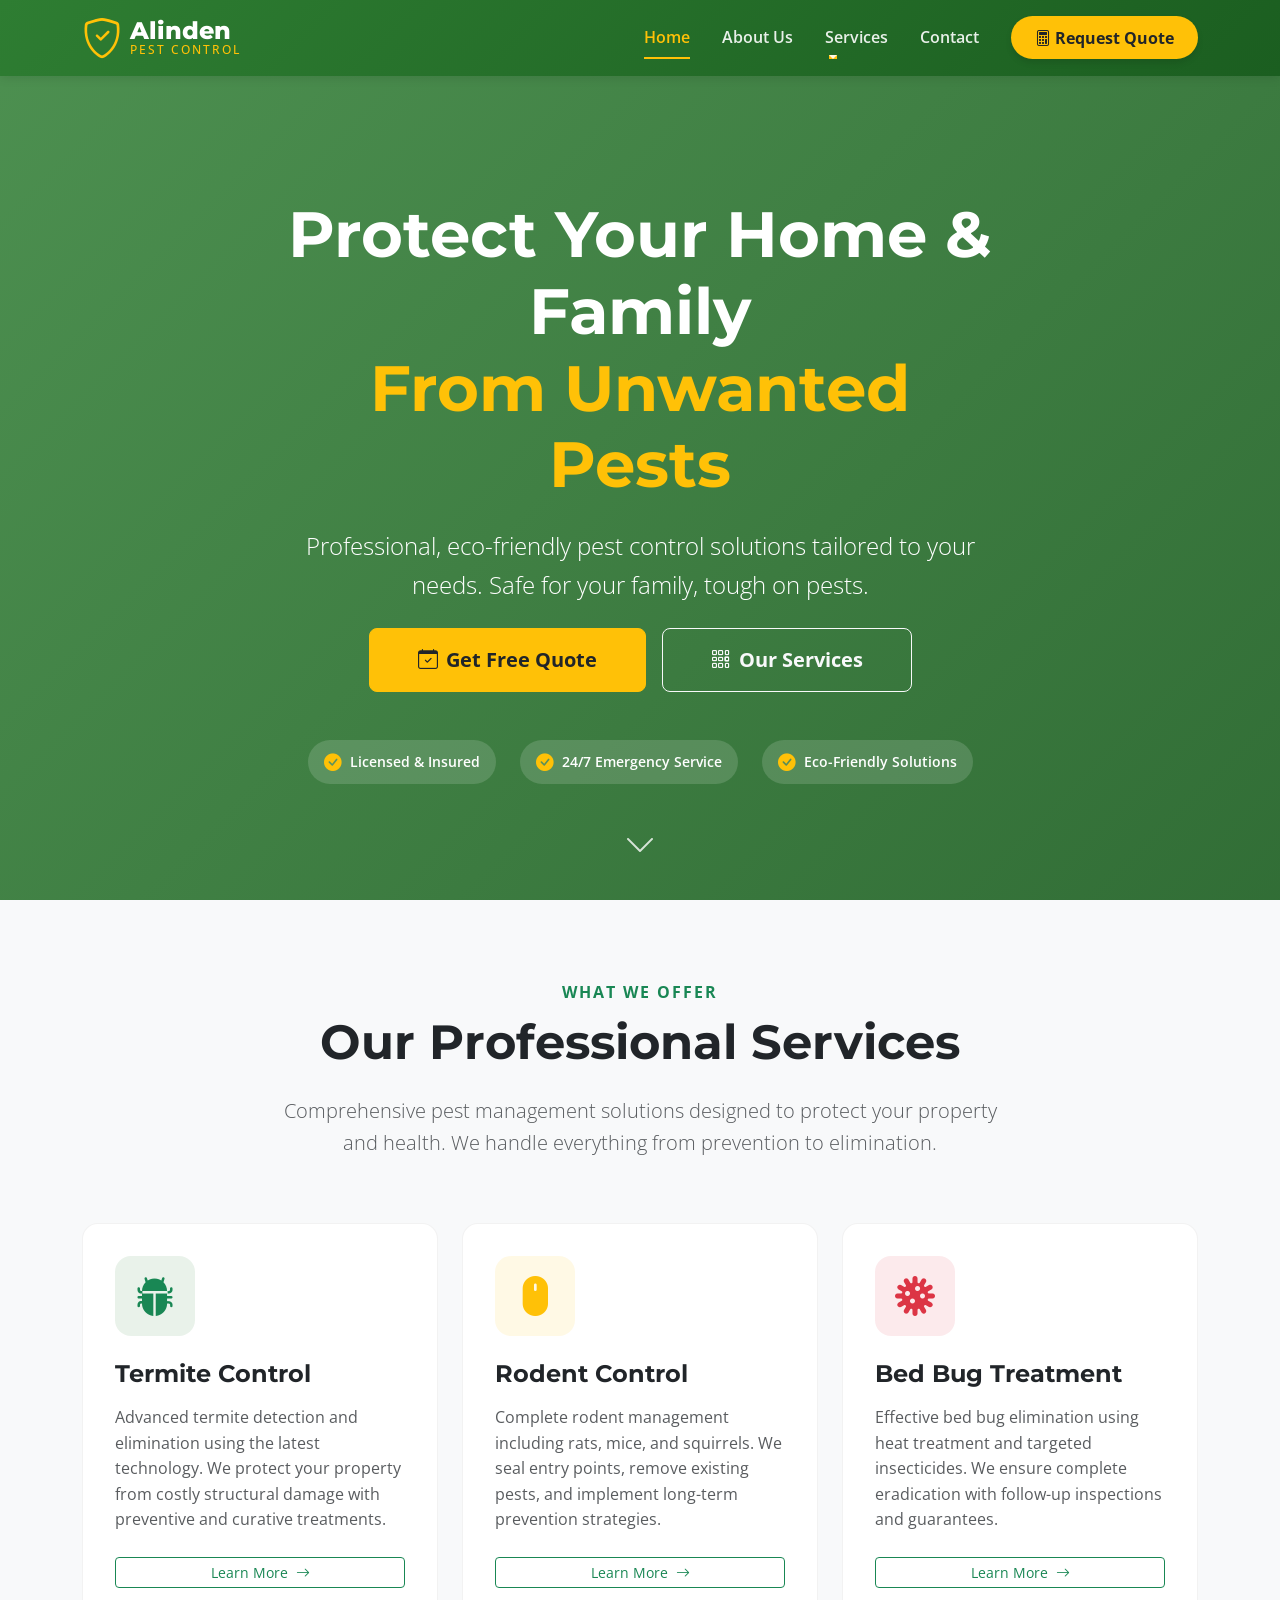
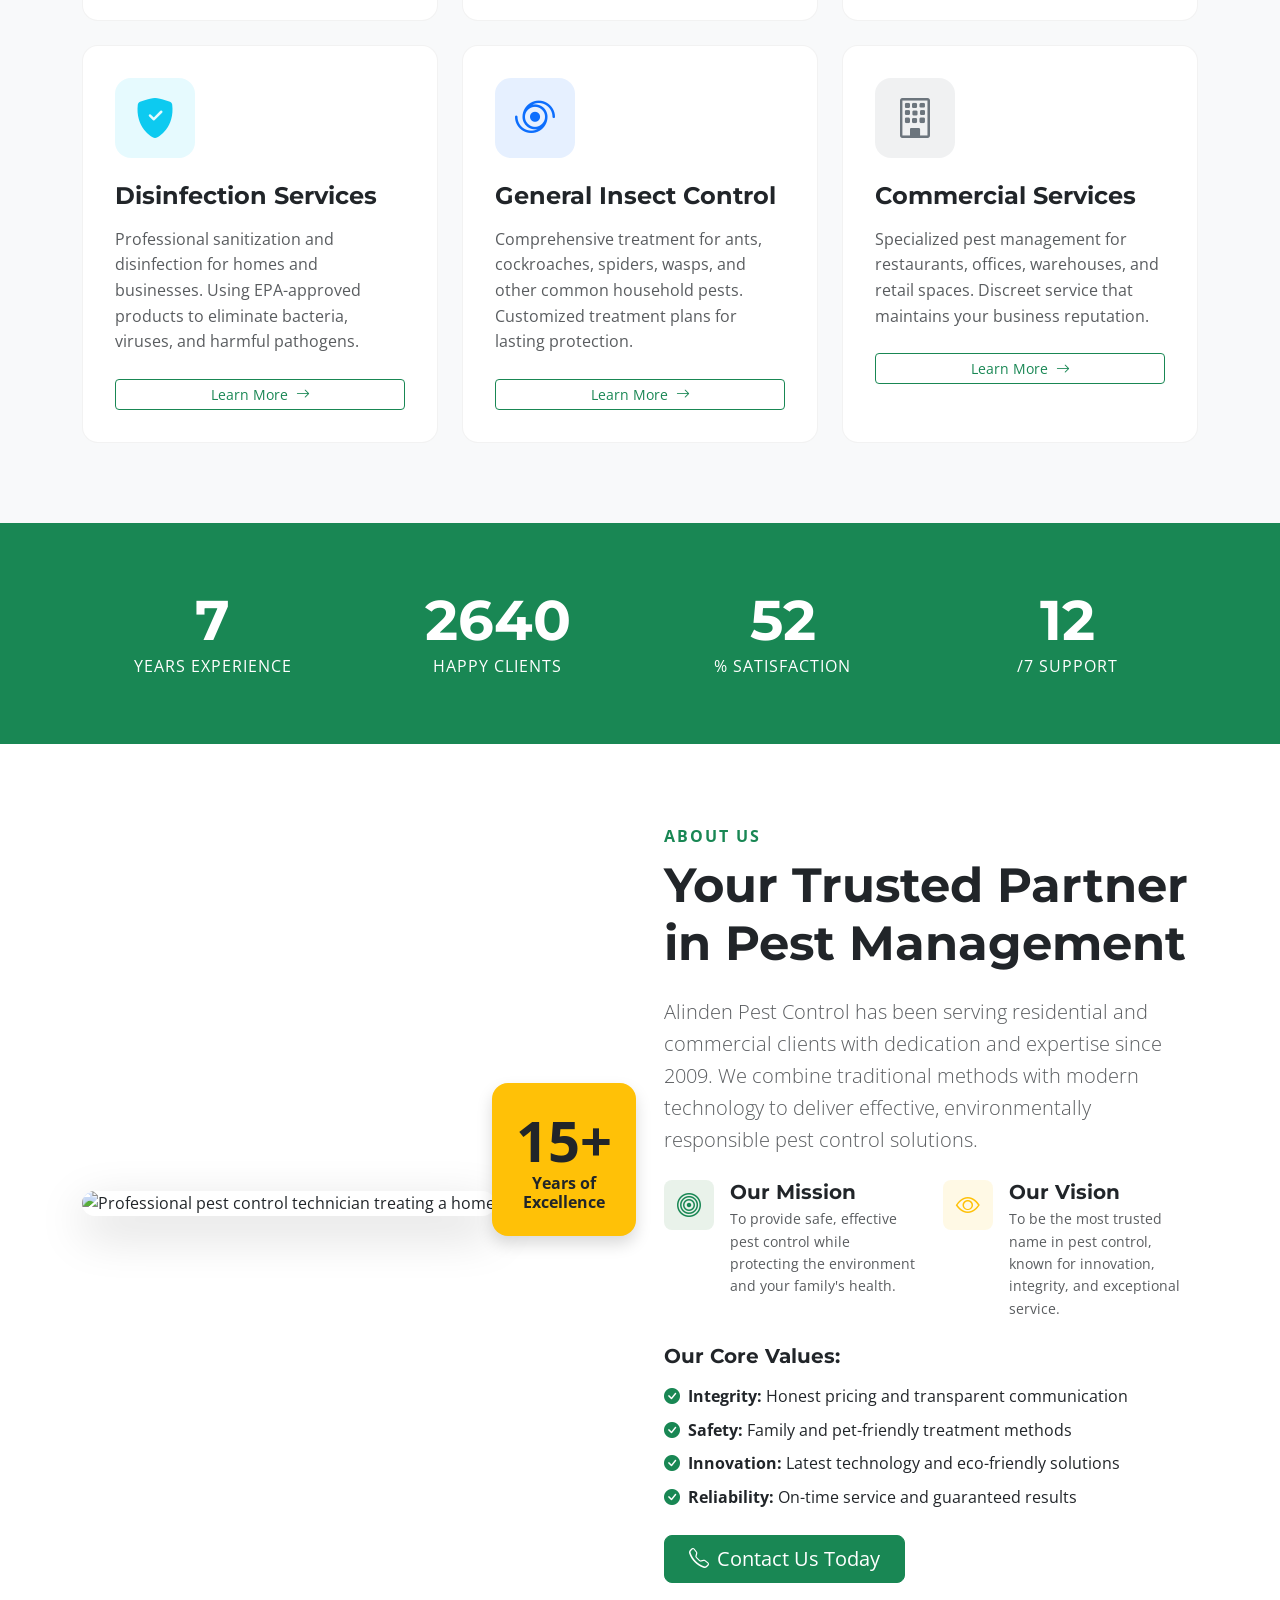
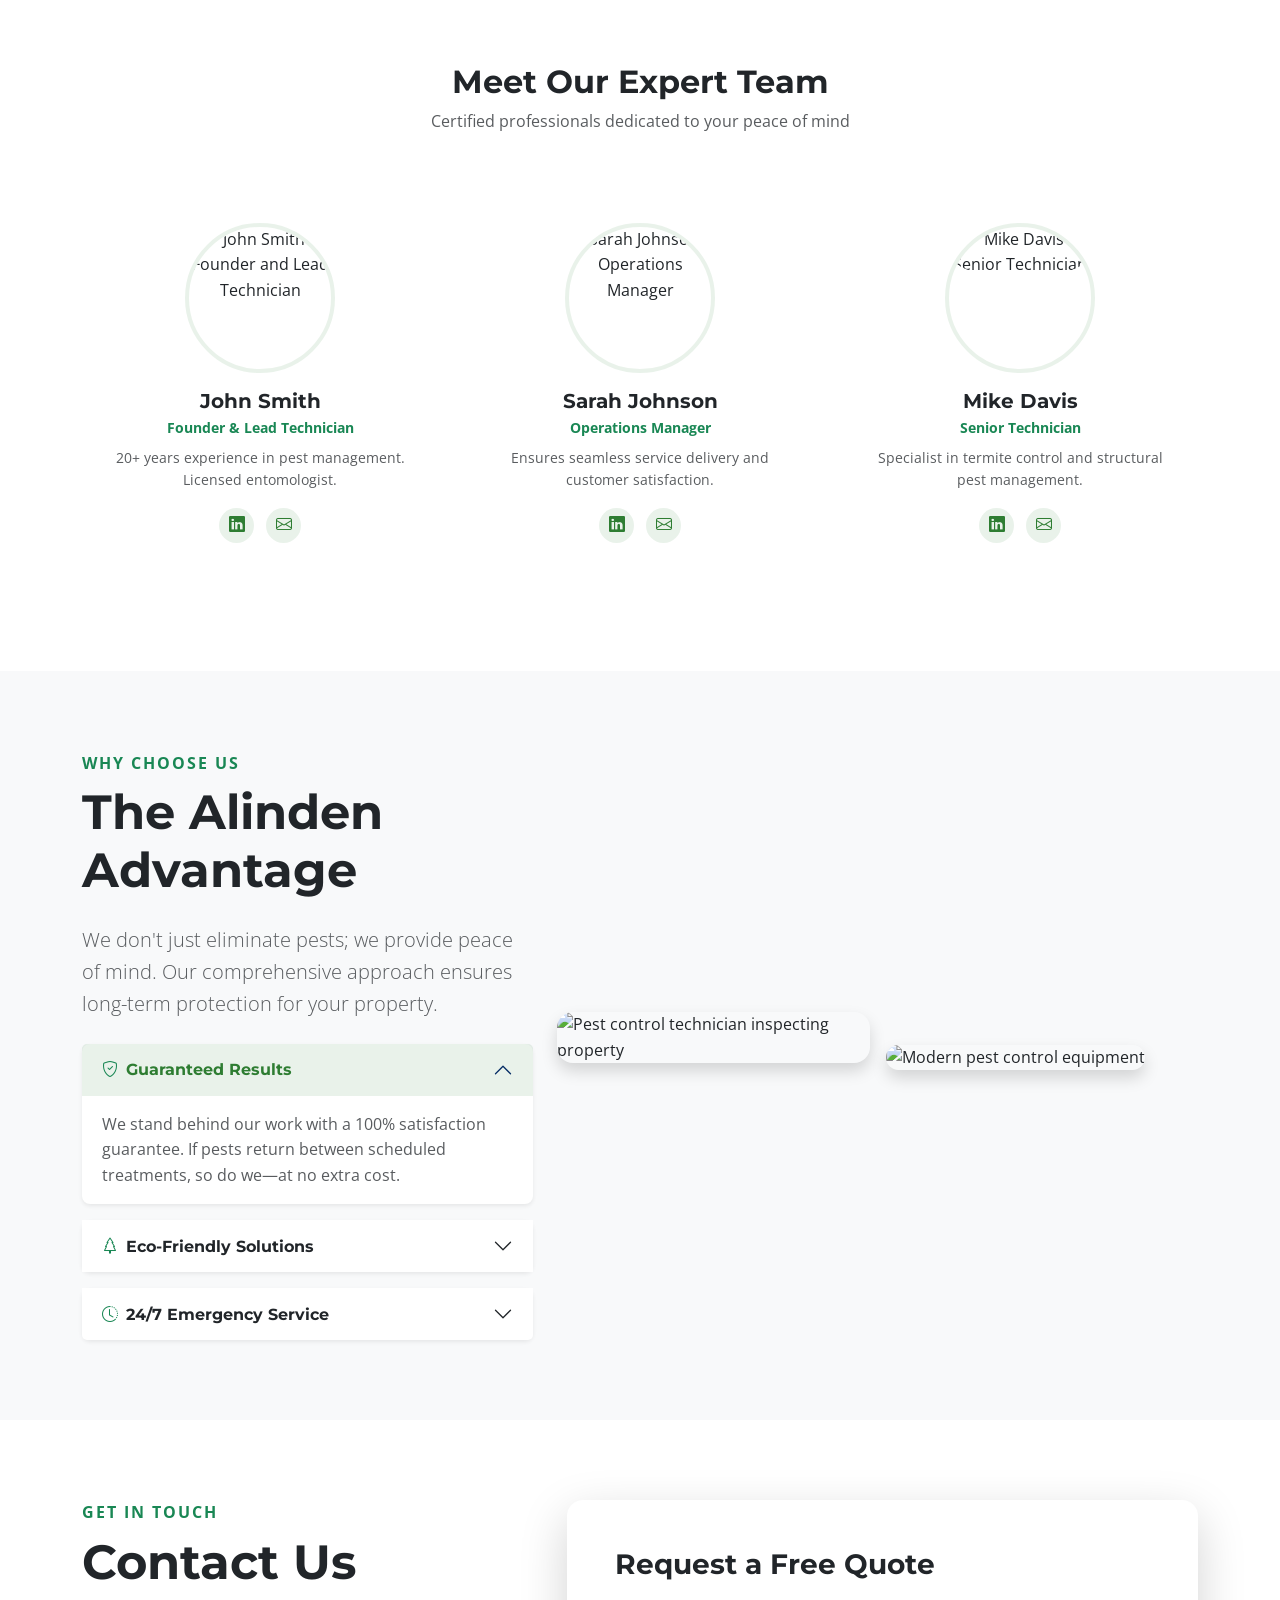
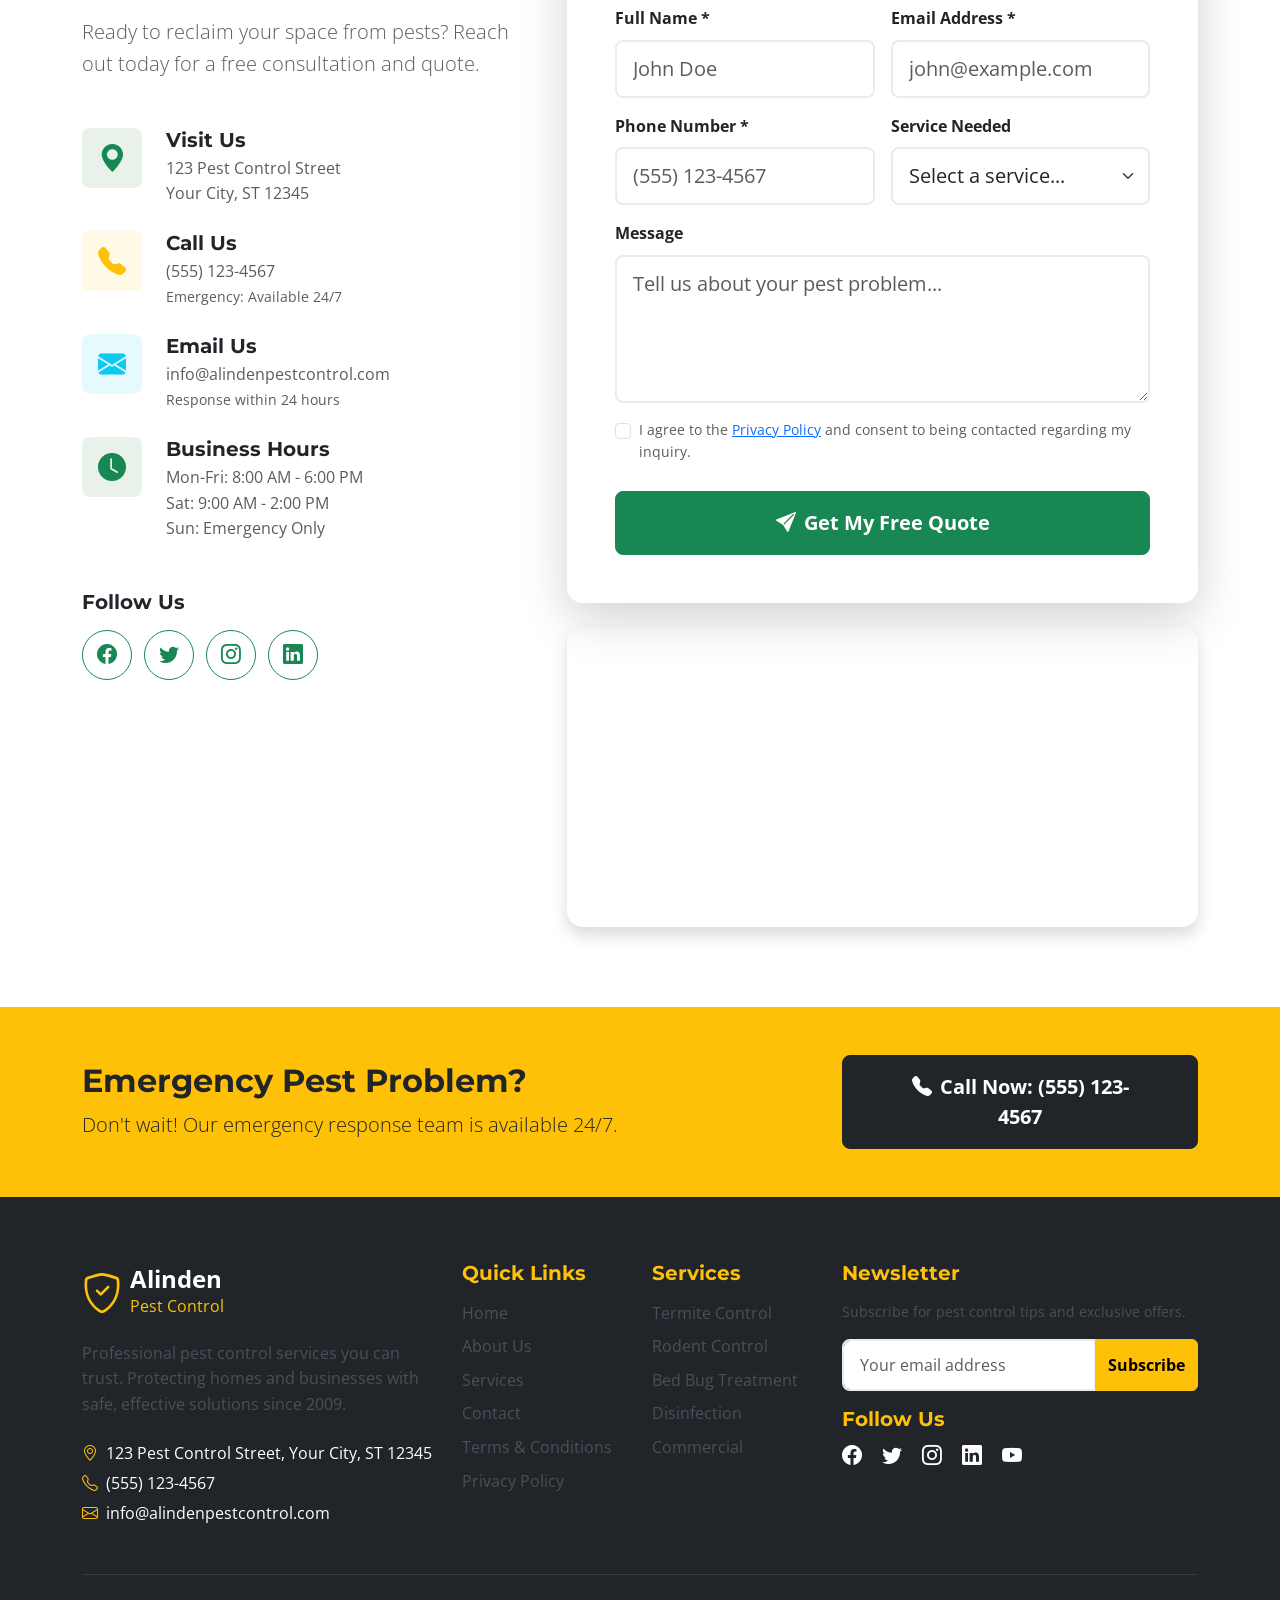
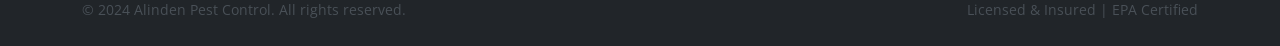
==== index.html @ f643f77c "setup site repo" ====
<!DOCTYPE html>
<html lang="en">
<head>
    <meta charset="UTF-8">
    <meta name="viewport" content="width=device-width, initial-scale=1.0">
    <meta name="description" content="Alinden Pest Control - Professional pest control services including termite control, rodent control, bed bug treatment, and disinfection services. Safe, effective, and eco-friendly solutions.">
    <meta name="keywords" content="pest control, termite control, rodent control, bed bugs, exterminator, pest removal, Alinden Pest Control">
    <meta name="author" content="Alinden Pest Control">
    <meta name="robots" content="index, follow">
    
    <!-- Open Graph Tags -->
    <meta property="og:title" content="Alinden Pest Control - Professional Pest Control Services">
    <meta property="og:description" content="Expert pest control services for your home and business. Termite control, rodent removal, bed bug treatment, and more.">
    <meta property="og:type" content="website">
    <meta property="og:url" content="https://alindenpestcontrol.com">
    <meta property="og:image" content="https://alindenpestcontrol.com/images/og-image.jpg">
    <meta property="og:site_name" content="Alinden Pest Control">
    
    <!-- Twitter Card -->
    <meta name="twitter:card" content="summary_large_image">
    <meta name="twitter:title" content="Alinden Pest Control">
    <meta name="twitter:description" content="Professional pest control services you can trust.">
    <meta name="twitter:image" content="https://alindenpestcontrol.com/images/og-image.jpg">
    
    <!-- Favicon -->
    <link rel="icon" type="image/svg+xml" href="data:image/svg+xml,<svg xmlns='http://www.w3.org/2000/svg' viewBox='0 0 100 100'><text y='.9em' font-size='90'>🛡️</text></svg>">
    <link rel="apple-touch-icon" sizes="180x180" href="/images/apple-touch-icon.png">
    
    <title>Alinden Pest Control - Professional Pest Control Services | Safe & Effective</title>
    
    <!-- Bootstrap 5 CSS -->
    <link href="https://cdn.jsdelivr.net/npm/bootstrap@5.3.2/dist/css/bootstrap.min.css" rel="stylesheet" integrity="sha384-T3c6CoIi6uLrA9TneNEoa7RxnatzjcDSCmG1MXxSR1GAsXEV/Dwwykc2MPK8M2HN" crossorigin="anonymous">
    
    <!-- Bootstrap Icons -->
    <link rel="stylesheet" href="https://cdn.jsdelivr.net/npm/bootstrap-icons@1.11.1/font/bootstrap-icons.css">
    
    <!-- Google Fonts -->
    <link rel="preconnect" href="https://fonts.googleapis.com">
    <link rel="preconnect" href="https://fonts.gstatic.com" crossorigin>
    <link href="https://fonts.googleapis.com/css2?family=Montserrat:wght@400;500;600;700;800&family=Open+Sans:wght@400;500;600&display=swap" rel="stylesheet">
    
    <!-- Custom CSS -->
    <link rel="stylesheet" href="css/style.css">
    
    <!-- Structured Data - LocalBusiness -->
    <script type="application/ld+json">
    {
        "@context": "https://schema.org",
        "@type": "LocalBusiness",
        "name": "Alinden Pest Control",
        "image": "https://alindenpestcontrol.com/images/logo.png",
        "description": "Professional pest control services including termite control, rodent control, bed bug treatment, and disinfection services.",
        "url": "https://alindenpestcontrol.com",
        "telephone": "+1-555-123-4567",
        "email": "info@alindenpestcontrol.com",
        "address": {
            "@type": "PostalAddress",
            "streetAddress": "123 Pest Control Street",
            "addressLocality": "Your City",
            "addressRegion": "ST",
            "postalCode": "12345",
            "addressCountry": "US"
        },
        "geo": {
            "@type": "GeoCoordinates",
            "latitude": 40.7128,
            "longitude": -74.0060
        },
        "openingHoursSpecification": [
            {
                "@type": "OpeningHoursSpecification",
                "dayOfWeek": ["Monday", "Tuesday", "Wednesday", "Thursday", "Friday"],
                "opens": "08:00",
                "closes": "18:00"
            },
            {
                "@type": "OpeningHoursSpecification",
                "dayOfWeek": ["Saturday"],
                "opens": "09:00",
                "closes": "14:00"
            }
        ],
        "priceRange": "$$",
        "areaServed": {
            "@type": "City",
            "name": "Your Service Area"
        }
    }
    </script>
    
    <!-- Structured Data - Service -->
    <script type="application/ld+json">
    {
        "@context": "https://schema.org",
        "@type": "Service",
        "serviceType": "Pest Control Services",
        "provider": {
            "@type": "LocalBusiness",
            "name": "Alinden Pest Control"
        },
        "areaServed": {
            "@type": "City",
            "name": "Your Service Area"
        },
        "hasOfferCatalog": {
            "@type": "OfferCatalog",
            "name": "Pest Control Services",
            "itemListElement": [
                {
                    "@type": "Offer",
                    "itemOffered": {
                        "@type": "Service",
                        "name": "Termite Control"
                    }
                },
                {
                    "@type": "Offer",
                    "itemOffered": {
                        "@type": "Service",
                        "name": "Rodent Control"
                    }
                },
                {
                    "@type": "Offer",
                    "itemOffered": {
                        "@type": "Service",
                        "name": "Bed Bug Treatment"
                    }
                },
                {
                    "@type": "Offer",
                    "itemOffered": {
                        "@type": "Service",
                        "name": "Disinfection Services"
                    }
                }
            ]
        }
    }
    </script>
</head>
<body>
    <!-- Skip to main content for accessibility -->
    <a href="#main-content" class="visually-hidden-focusable">Skip to main content</a>
    
    <!-- Navigation -->
    <header>
        <nav class="navbar navbar-expand-lg navbar-dark fixed-top custom-navbar" aria-label="Main navigation">
            <div class="container">
                <!-- Logo -->
                <a class="navbar-brand d-flex align-items-center" href="/" aria-label="Alinden Pest Control Home">
                    <div class="logo-icon me-2">
                        <i class="bi bi-shield-check"></i>
                    </div>
                    <div class="logo-text">
                        <span class="brand-name">Alinden</span>
                        <span class="brand-tagline d-block">Pest Control</span>
                    </div>
                </a>
                
                <!-- Mobile Toggle -->
                <button class="navbar-toggler" type="button" data-bs-toggle="collapse" data-bs-target="#navbarNav" 
                        aria-controls="navbarNav" aria-expanded="false" aria-label="Toggle navigation">
                    <span class="navbar-toggler-icon"></span>
                </button>
                
                <!-- Navigation Links -->
                <div class="collapse navbar-collapse" id="navbarNav">
                    <ul class="navbar-nav ms-auto align-items-lg-center">
                        <li class="nav-item">
                            <a class="nav-link active" href="#home" aria-current="page">Home</a>
                        </li>
                        <li class="nav-item">
                            <a class="nav-link" href="#about">About Us</a>
                        </li>
                        <li class="nav-item dropdown">
                            <a class="nav-link dropdown-toggle" href="#" id="servicesDropdown" role="button" 
                               data-bs-toggle="dropdown" aria-expanded="false">Services</a>
                            <ul class="dropdown-menu" aria-labelledby="servicesDropdown">
                                <li><a class="dropdown-item" href="#services">All Services</a></li>
                                <li><hr class="dropdown-divider"></li>
                                <li><a class="dropdown-item" href="services/termite-control.html">Termite Control</a></li>
                                <li><a class="dropdown-item" href="services/rodent-control.html">Rodent Control</a></li>
                                <li><a class="dropdown-item" href="services/bed-bug-treatment.html">Bed Bug Treatment</a></li>
                                <li><a class="dropdown-item" href="services/disinfection.html">Disinfection Services</a></li>
                            </ul>
                        </li>
                        <li class="nav-item">
                            <a class="nav-link" href="#contact">Contact</a>
                        </li>
                        <li class="nav-item ms-lg-3">
                            <a class="btn btn-warning btn-cta-nav" href="#quote" role="button">
                                <i class="bi bi-calculator me-1"></i>Request Quote
                            </a>
                        </li>
                    </ul>
                </div>
            </div>
        </nav>
    </header>

    <!-- Main Content -->
    <main id="main-content">
        
        <!-- Hero Section -->
        <section id="home" class="hero-section" aria-label="Hero section">
            <div class="hero-overlay"></div>
            <div class="container h-100">
                <div class="row h-100 align-items-center">
                    <div class="col-lg-8 col-md-10 mx-auto text-center text-white hero-content">
                        <h1 class="display-3 fw-bold mb-4 animate-fade-up">
                            Protect Your Home & Family<br>
                            <span class="text-warning">From Unwanted Pests</span>
                        </h1>
                        <p class="lead mb-4 fs-4 animate-fade-up delay-1">
                            Professional, eco-friendly pest control solutions tailored to your needs. 
                            Safe for your family, tough on pests.
                        </p>
                        <div class="d-flex flex-wrap justify-content-center gap-3 animate-fade-up delay-2">
                            <a href="#quote" class="btn btn-warning btn-lg px-5 py-3 fw-bold text-dark">
                                <i class="bi bi-calendar-check me-2"></i>Get Free Quote
                            </a>
                            <a href="#services" class="btn btn-outline-light btn-lg px-5 py-3 fw-bold">
                                <i class="bi bi-grid-3x3-gap me-2"></i>Our Services
                            </a>
                        </div>
                        <div class="mt-5 d-flex justify-content-center gap-4 flex-wrap animate-fade-up delay-3">
                            <div class="hero-badge">
                                <i class="bi bi-check-circle-fill text-warning"></i>
                                <span>Licensed & Insured</span>
                            </div>
                            <div class="hero-badge">
                                <i class="bi bi-check-circle-fill text-warning"></i>
                                <span>24/7 Emergency Service</span>
                            </div>
                            <div class="hero-badge">
                                <i class="bi bi-check-circle-fill text-warning"></i>
                                <span>Eco-Friendly Solutions</span>
                            </div>
                        </div>
                    </div>
                </div>
            </div>
            <div class="scroll-indicator">
                <a href="#services" aria-label="Scroll to services">
                    <i class="bi bi-chevron-down"></i>
                </a>
            </div>
        </section>

        <!-- Services Section -->
        <section id="services" class="py-6 bg-light" aria-labelledby="services-heading">
            <div class="container">
                <div class="row mb-5">
                    <div class="col-lg-8 mx-auto text-center">
                        <span class="text-uppercase text-success fw-bold ls-2">What We Offer</span>
                        <h2 id="services-heading" class="display-5 fw-bold mt-2 mb-4">Our Professional Services</h2>
                        <p class="lead text-muted">Comprehensive pest management solutions designed to protect your property and health. We handle everything from prevention to elimination.</p>
                    </div>
                </div>
                
                <div class="row g-4">
                    <!-- Service 1: Termite Control -->
                    <article class="col-lg-4 col-md-6">
                        <div class="service-card h-100">
                            <div class="service-icon-wrapper bg-success-light">
                                <i class="bi bi-bug-fill text-success"></i>
                            </div>
                            <div class="service-content">
                                <h3 class="h4 fw-bold mb-3">Termite Control</h3>
                                <p class="text-muted mb-4">Advanced termite detection and elimination using the latest technology. We protect your property from costly structural damage with preventive and curative treatments.</p>
                                <a href="services/termite-control.html" class="btn btn-outline-success btn-sm">
                                    Learn More <i class="bi bi-arrow-right ms-1"></i>
                                </a>
                            </div>
                        </div>
                    </article>

                    <!-- Service 2: Rodent Control -->
                    <article class="col-lg-4 col-md-6">
                        <div class="service-card h-100">
                            <div class="service-icon-wrapper bg-warning-light">
                                <i class="bi bi-mouse-fill text-warning"></i>
                            </div>
                            <div class="service-content">
                                <h3 class="h4 fw-bold mb-3">Rodent Control</h3>
                                <p class="text-muted mb-4">Complete rodent management including rats, mice, and squirrels. We seal entry points, remove existing pests, and implement long-term prevention strategies.</p>
                                <a href="services/rodent-control.html" class="btn btn-outline-success btn-sm">
                                    Learn More <i class="bi bi-arrow-right ms-1"></i>
                                </a>
                            </div>
                        </div>
                    </article>

                    <!-- Service 3: Bed Bug Treatment -->
                    <article class="col-lg-4 col-md-6">
                        <div class="service-card h-100">
                            <div class="service-icon-wrapper bg-danger-light">
                                <i class="bi bi-virus text-danger"></i>
                            </div>
                            <div class="service-content">
                                <h3 class="h4 fw-bold mb-3">Bed Bug Treatment</h3>
                                <p class="text-muted mb-4">Effective bed bug elimination using heat treatment and targeted insecticides. We ensure complete eradication with follow-up inspections and guarantees.</p>
                                <a href="services/bed-bug-treatment.html" class="btn btn-outline-success btn-sm">
                                    Learn More <i class="bi bi-arrow-right ms-1"></i>
                                </a>
                            </div>
                        </div>
                    </article>

                    <!-- Service 4: Disinfection Services -->
                    <article class="col-lg-4 col-md-6">
                        <div class="service-card h-100">
                            <div class="service-icon-wrapper bg-info-light">
                                <i class="bi bi-shield-fill-check text-info"></i>
                            </div>
                            <div class="service-content">
                                <h3 class="h4 fw-bold mb-3">Disinfection Services</h3>
                                <p class="text-muted mb-4">Professional sanitization and disinfection for homes and businesses. Using EPA-approved products to eliminate bacteria, viruses, and harmful pathogens.</p>
                                <a href="services/disinfection.html" class="btn btn-outline-success btn-sm">
                                    Learn More <i class="bi bi-arrow-right ms-1"></i>
                                </a>
                            </div>
                        </div>
                    </article>

                    <!-- Service 5: Insect Control -->
                    <article class="col-lg-4 col-md-6">
                        <div class="service-card h-100">
                            <div class="service-icon-wrapper bg-primary-light">
                                <i class="bi bi-tropical-storm text-primary"></i>
                            </div>
                            <div class="service-content">
                                <h3 class="h4 fw-bold mb-3">General Insect Control</h3>
                                <p class="text-muted mb-4">Comprehensive treatment for ants, cockroaches, spiders, wasps, and other common household pests. Customized treatment plans for lasting protection.</p>
                                <a href="#contact" class="btn btn-outline-success btn-sm">
                                    Learn More <i class="bi bi-arrow-right ms-1"></i>
                                </a>
                            </div>
                        </div>
                    </article>

                    <!-- Service 6: Commercial Pest Control -->
                    <article class="col-lg-4 col-md-6">
                        <div class="service-card h-100">
                            <div class="service-icon-wrapper bg-secondary-light">
                                <i class="bi bi-building text-secondary"></i>
                            </div>
                            <div class="service-content">
                                <h3 class="h4 fw-bold mb-3">Commercial Services</h3>
                                <p class="text-muted mb-4">Specialized pest management for restaurants, offices, warehouses, and retail spaces. Discreet service that maintains your business reputation.</p>
                                <a href="#contact" class="btn btn-outline-success btn-sm">
                                    Learn More <i class="bi bi-arrow-right ms-1"></i>
                                </a>
                            </div>
                        </div>
                    </article>
                </div>
            </div>
        </section>

        <!-- Stats Section -->
        <section class="py-5 bg-success text-white" aria-label="Company statistics">
            <div class="container">
                <div class="row g-4 text-center">
                    <div class="col-md-3 col-6">
                        <div class="stat-item">
                            <span class="display-4 fw-bold d-block counter" data-target="15">0</span>
                            <span class="text-uppercase ls-1">Years Experience</span>
                        </div>
                    </div>
                    <div class="col-md-3 col-6">
                        <div class="stat-item">
                            <span class="display-4 fw-bold d-block counter" data-target="5000">0</span>
                            <span class="text-uppercase ls-1">Happy Clients</span>
                        </div>
                    </div>
                    <div class="col-md-3 col-6">
                        <div class="stat-item">
                            <span class="display-4 fw-bold d-block counter" data-target="100">0</span>
                            <span class="text-uppercase ls-1">% Satisfaction</span>
                        </div>
                    </div>
                    <div class="col-md-3 col-6">
                        <div class="stat-item">
                            <span class="display-4 fw-bold d-block counter" data-target="24">0</span>
                            <span class="text-uppercase ls-1">/7 Support</span>
                        </div>
                    </div>
                </div>
            </div>
        </section>

        <!-- About Section -->
        <section id="about" class="py-6" aria-labelledby="about-heading">
            <div class="container">
                <div class="row align-items-center g-5">
                    <div class="col-lg-6">
                        <div class="about-image-wrapper position-relative">
                            <img src="https://images.unsplash.com/photo-1621905252507-b35492cc74b4?w=800&h=600&fit=crop" 
                                 alt="Professional pest control technician treating a home" 
                                 class="img-fluid rounded-4 shadow-lg about-main-img" loading="lazy">
                            <div class="experience-badge bg-warning text-dark rounded-4 p-4 shadow">
                                <span class="display-4 fw-bold d-block">15+</span>
                                <span class="fw-bold">Years of<br>Excellence</span>
                            </div>
                        </div>
                    </div>
                    <div class="col-lg-6">
                        <span class="text-uppercase text-success fw-bold ls-2">About Us</span>
                        <h2 id="about-heading" class="display-5 fw-bold mt-2 mb-4">Your Trusted Partner in Pest Management</h2>
                        <p class="lead text-muted mb-4">Alinden Pest Control has been serving residential and commercial clients with dedication and expertise since 2009. We combine traditional methods with modern technology to deliver effective, environmentally responsible pest control solutions.</p>
                        
                        <div class="row g-4 mb-4">
                            <div class="col-md-6">
                                <div class="d-flex align-items-start">
                                    <div class="icon-box bg-success-light rounded-3 me-3">
                                        <i class="bi bi-bullseye text-success fs-4"></i>
                                    </div>
                                    <div>
                                        <h4 class="h5 fw-bold mb-1">Our Mission</h4>
                                        <p class="small text-muted mb-0">To provide safe, effective pest control while protecting the environment and your family's health.</p>
                                    </div>
                                </div>
                            </div>
                            <div class="col-md-6">
                                <div class="d-flex align-items-start">
                                    <div class="icon-box bg-warning-light rounded-3 me-3">
                                        <i class="bi bi-eye text-warning fs-4"></i>
                                    </div>
                                    <div>
                                        <h4 class="h5 fw-bold mb-1">Our Vision</h4>
                                        <p class="small text-muted mb-0">To be the most trusted name in pest control, known for innovation, integrity, and exceptional service.</p>
                                    </div>
                                </div>
                            </div>
                        </div>

                        <div class="values-list mb-4">
                            <h4 class="h5 fw-bold mb-3">Our Core Values:</h4>
                            <ul class="list-unstyled">
                                <li class="mb-2"><i class="bi bi-check-circle-fill text-success me-2"></i><strong>Integrity:</strong> Honest pricing and transparent communication</li>
                                <li class="mb-2"><i class="bi bi-check-circle-fill text-success me-2"></i><strong>Safety:</strong> Family and pet-friendly treatment methods</li>
                                <li class="mb-2"><i class="bi bi-check-circle-fill text-success me-2"></i><strong>Innovation:</strong> Latest technology and eco-friendly solutions</li>
                                <li class="mb-2"><i class="bi bi-check-circle-fill text-success me-2"></i><strong>Reliability:</strong> On-time service and guaranteed results</li>
                            </ul>
                        </div>

                        <a href="#contact" class="btn btn-success btn-lg px-4">
                            <i class="bi bi-telephone me-2"></i>Contact Us Today
                        </a>
                    </div>
                </div>

                <!-- Team Section -->
                <div class="row mt-6">
                    <div class="col-12 text-center mb-5">
                        <h3 class="h2 fw-bold">Meet Our Expert Team</h3>
                        <p class="text-muted">Certified professionals dedicated to your peace of mind</p>
                    </div>
                    
                    <div class="col-lg-4 col-md-6 mb-4">
                        <div class="team-card text-center">
                            <div class="team-img-wrapper mb-3">
                                <img src="https://images.unsplash.com/photo-1560250097-0b93528c311a?w=400&h=400&fit=crop" 
                                     alt="John Smith - Founder and Lead Technician" 
                                     class="rounded-circle img-fluid" loading="lazy">
                            </div>
                            <h4 class="h5 fw-bold mb-1">John Smith</h4>
                            <p class="text-success fw-bold small mb-2">Founder & Lead Technician</p>
                            <p class="text-muted small">20+ years experience in pest management. Licensed entomologist.</p>
                            <div class="social-links">
                                <a href="#" aria-label="John's LinkedIn"><i class="bi bi-linkedin"></i></a>
                                <a href="#" aria-label="John's Email"><i class="bi bi-envelope"></i></a>
                            </div>
                        </div>
                    </div>

                    <div class="col-lg-4 col-md-6 mb-4">
                        <div class="team-card text-center">
                            <div class="team-img-wrapper mb-3">
                                <img src="https://images.unsplash.com/photo-1573496359142-b8d87734a5a2?w=400&h=400&fit=crop" 
                                     alt="Sarah Johnson - Operations Manager" 
                                     class="rounded-circle img-fluid" loading="lazy">
                            </div>
                            <h4 class="h5 fw-bold mb-1">Sarah Johnson</h4>
                            <p class="text-success fw-bold small mb-2">Operations Manager</p>
                            <p class="text-muted small">Ensures seamless service delivery and customer satisfaction.</p>
                            <div class="social-links">
                                <a href="#" aria-label="Sarah's LinkedIn"><i class="bi bi-linkedin"></i></a>
                                <a href="#" aria-label="Sarah's Email"><i class="bi bi-envelope"></i></a>
                            </div>
                        </div>
                    </div>

                    <div class="col-lg-4 col-md-6 mb-4 mx-auto">
                        <div class="team-card text-center">
                            <div class="team-img-wrapper mb-3">
                                <img src="https://images.unsplash.com/photo-1472099645785-5658abf4ff4e?w=400&h=400&fit=crop" 
                                     alt="Mike Davis - Senior Technician" 
                                     class="rounded-circle img-fluid" loading="lazy">
                            </div>
                            <h4 class="h5 fw-bold mb-1">Mike Davis</h4>
                            <p class="text-success fw-bold small mb-2">Senior Technician</p>
                            <p class="text-muted small">Specialist in termite control and structural pest management.</p>
                            <div class="social-links">
                                <a href="#" aria-label="Mike's LinkedIn"><i class="bi bi-linkedin"></i></a>
                                <a href="#" aria-label="Mike's Email"><i class="bi bi-envelope"></i></a>
                            </div>
                        </div>
                    </div>
                </div>
            </div>
        </section>

        <!-- Why Choose Us -->
        <section class="py-6 bg-light" aria-labelledby="why-choose-heading">
            <div class="container">
                <div class="row align-items-center">
                    <div class="col-lg-5 mb-4 mb-lg-0">
                        <span class="text-uppercase text-success fw-bold ls-2">Why Choose Us</span>
                        <h2 id="why-choose-heading" class="display-5 fw-bold mt-2 mb-4">The Alinden Advantage</h2>
                        <p class="lead text-muted mb-4">We don't just eliminate pests; we provide peace of mind. Our comprehensive approach ensures long-term protection for your property.</p>
                        
                        <div class="accordion" id="whyAccordion">
                            <div class="accordion-item border-0 mb-3 shadow-sm rounded-3">
                                <h3 class="accordion-header">
                                    <button class="accordion-button fw-bold" type="button" data-bs-toggle="collapse" data-bs-target="#collapseOne">
                                        <i class="bi bi-shield-check text-success me-2"></i> Guaranteed Results
                                    </button>
                                </h3>
                                <div id="collapseOne" class="accordion-collapse collapse show" data-bs-parent="#whyAccordion">
                                    <div class="accordion-body text-muted">
                                        We stand behind our work with a 100% satisfaction guarantee. If pests return between scheduled treatments, so do we—at no extra cost.
                                    </div>
                                </div>
                            </div>
                            <div class="accordion-item border-0 mb-3 shadow-sm rounded-3">
                                <h3 class="accordion-header">
                                    <button class="accordion-button collapsed fw-bold" type="button" data-bs-toggle="collapse" data-bs-target="#collapseTwo">
                                        <i class="bi bi-tree text-success me-2"></i> Eco-Friendly Solutions
                                    </button>
                                </h3>
                                <div id="collapseTwo" class="accordion-collapse collapse" data-bs-parent="#whyAccordion">
                                    <div class="accordion-body text-muted">
                                        We prioritize green pest control methods that are safe for children, pets, and the environment while remaining effective against pests.
                                    </div>
                                </div>
                            </div>
                            <div class="accordion-item border-0 shadow-sm rounded-3">
                                <h3 class="accordion-header">
                                    <button class="accordion-button collapsed fw-bold" type="button" data-bs-toggle="collapse" data-bs-target="#collapseThree">
                                        <i class="bi bi-clock-history text-success me-2"></i> 24/7 Emergency Service
                                    </button>
                                </h3>
                                <div id="collapseThree" class="accordion-collapse collapse" data-bs-parent="#whyAccordion">
                                    <div class="accordion-body text-muted">
                                        Pest problems don't wait for business hours. Our emergency response team is available around the clock for urgent infestations.
                                    </div>
                                </div>
                            </div>
                        </div>
                    </div>
                    <div class="col-lg-7">
                        <div class="row g-3">
                            <div class="col-6">
                                <img src="https://images.unsplash.com/photo-1581578731548-c64695cc6952?w=600&h=400&fit=crop" 
                                     alt="Pest control technician inspecting property" 
                                     class="img-fluid rounded-4 shadow mb-3" loading="lazy">
                            </div>
                            <div class="col-6 mt-5">
                                <img src="https://images.unsplash.com/photo-1558618666-fcd25c85cd64?w=600&h=400&fit=crop" 
                                     alt="Modern pest control equipment" 
                                     class="img-fluid rounded-4 shadow" loading="lazy">
                            </div>
                        </div>
                    </div>
                </div>
            </div>
        </section>

        <!-- Contact Section -->
        <section id="contact" class="py-6" aria-labelledby="contact-heading">
            <div class="container">
                <div class="row g-5">
                    <div class="col-lg-5">
                        <span class="text-uppercase text-success fw-bold ls-2">Get In Touch</span>
                        <h2 id="contact-heading" class="display-5 fw-bold mt-2 mb-4">Contact Us</h2>
                        <p class="lead text-muted mb-5">Ready to reclaim your space from pests? Reach out today for a free consultation and quote.</p>
                        
                        <div class="contact-info mb-5">
                            <div class="d-flex mb-4">
                                <div class="icon-box-lg bg-success-light rounded-3 me-4">
                                    <i class="bi bi-geo-alt-fill text-success fs-3"></i>
                                </div>
                                <div>
                                    <h4 class="h5 fw-bold mb-1">Visit Us</h4>
                                    <p class="text-muted mb-0">123 Pest Control Street<br>Your City, ST 12345</p>
                                </div>
                            </div>
                            
                            <div class="d-flex mb-4">
                                <div class="icon-box-lg bg-warning-light rounded-3 me-4">
                                    <i class="bi bi-telephone-fill text-warning fs-3"></i>
                                </div>
                                <div>
                                    <h4 class="h5 fw-bold mb-1">Call Us</h4>
                                    <p class="text-muted mb-0">
                                        <a href="tel:+15551234567" class="text-decoration-none text-muted">(555) 123-4567</a><br>
                                        <small>Emergency: Available 24/7</small>
                                    </p>
                                </div>
                            </div>
                            
                            <div class="d-flex mb-4">
                                <div class="icon-box-lg bg-info-light rounded-3 me-4">
                                    <i class="bi bi-envelope-fill text-info fs-3"></i>
                                </div>
                                <div>
                                    <h4 class="h5 fw-bold mb-1">Email Us</h4>
                                    <p class="text-muted mb-0">
                                        <a href="mailto:info@alindenpestcontrol.com" class="text-decoration-none text-muted">info@alindenpestcontrol.com</a><br>
                                        <small>Response within 24 hours</small>
                                    </p>
                                </div>
                            </div>
                            
                            <div class="d-flex">
                                <div class="icon-box-lg bg-success-light rounded-3 me-4">
                                    <i class="bi bi-clock-fill text-success fs-3"></i>
                                </div>
                                <div>
                                    <h4 class="h5 fw-bold mb-1">Business Hours</h4>
                                    <p class="text-muted mb-0">
                                        Mon-Fri: 8:00 AM - 6:00 PM<br>
                                        Sat: 9:00 AM - 2:00 PM<br>
                                        Sun: Emergency Only
                                    </p>
                                </div>
                            </div>
                        </div>

                        <div class="social-links-large">
                            <h4 class="h5 fw-bold mb-3">Follow Us</h4>
                            <a href="#" class="btn btn-outline-success btn-lg me-2" aria-label="Facebook"><i class="bi bi-facebook"></i></a>
                            <a href="#" class="btn btn-outline-success btn-lg me-2" aria-label="Twitter"><i class="bi bi-twitter"></i></a>
                            <a href="#" class="btn btn-outline-success btn-lg me-2" aria-label="Instagram"><i class="bi bi-instagram"></i></a>
                            <a href="#" class="btn btn-outline-success btn-lg" aria-label="LinkedIn"><i class="bi bi-linkedin"></i></a>
                        </div>
                    </div>
                    
                    <div class="col-lg-7">
                        <div class="card border-0 shadow-lg rounded-4 contact-form-card">
                            <div class="card-body p-4 p-md-5">
                                <h3 id="quote" class="h3 fw-bold mb-4">Request a Free Quote</h3>
                                <form id="quoteForm" action="#" method="POST" novalidate>
                                    <div class="row g-3">
                                        <div class="col-md-6">
                                            <label for="name" class="form-label fw-bold">Full Name *</label>
                                            <input type="text" class="form-control form-control-lg" id="name" name="name" required 
                                                   placeholder="John Doe" aria-required="true">
                                            <div class="invalid-feedback">Please enter your name.</div>
                                        </div>
                                        <div class="col-md-6">
                                            <label for="email" class="form-label fw-bold">Email Address *</label>
                                            <input type="email" class="form-control form-control-lg" id="email" name="email" required 
                                                   placeholder="john@example.com" aria-required="true">
                                            <div class="invalid-feedback">Please enter a valid email.</div>
                                        </div>
                                        <div class="col-md-6">
                                            <label for="phone" class="form-label fw-bold">Phone Number *</label>
                                            <input type="tel" class="form-control form-control-lg" id="phone" name="phone" required 
                                                   placeholder="(555) 123-4567" aria-required="true">
                                            <div class="invalid-feedback">Please enter your phone number.</div>
                                        </div>
                                        <div class="col-md-6">
                                            <label for="service" class="form-label fw-bold">Service Needed</label>
                                            <select class="form-select form-select-lg" id="service" name="service">
                                                <option value="" selected>Select a service...</option>
                                                <option value="termite">Termite Control</option>
                                                <option value="rodent">Rodent Control</option>
                                                <option value="bedbug">Bed Bug Treatment</option>
                                                <option value="disinfection">Disinfection</option>
                                                <option value="general">General Pest Control</option>
                                                <option value="commercial">Commercial Services</option>
                                                <option value="other">Other</option>
                                            </select>
                                        </div>
                                        <div class="col-12">
                                            <label for="message" class="form-label fw-bold">Message</label>
                                            <textarea class="form-control form-control-lg" id="message" name="message" rows="4" 
                                                      placeholder="Tell us about your pest problem..."></textarea>
                                        </div>
                                        <div class="col-12">
                                            <div class="form-check">
                                                <input class="form-check-input" type="checkbox" id="consent" name="consent" required>
                                                <label class="form-check-label small text-muted" for="consent">
                                                    I agree to the <a href="privacy-policy.html">Privacy Policy</a> and consent to being contacted regarding my inquiry.
                                                </label>
                                                <div class="invalid-feedback">You must agree before submitting.</div>
                                            </div>
                                        </div>
                                        <div class="col-12 mt-4">
                                            <button type="submit" class="btn btn-success btn-lg w-100 py-3 fw-bold">
                                                <i class="bi bi-send-fill me-2"></i>Get My Free Quote
                                            </button>
                                        </div>
                                    </div>
                                </form>
                            </div>
                        </div>
                        
                        <!-- Map -->
                        <div class="mt-4 rounded-4 overflow-hidden shadow" style="height: 300px;">
                            <iframe 
                                src="https://www.google.com/maps/embed?pb=!1m18!1m12!1m3!1d3022.1422937950147!2d-73.98731968482413!3d40.75889497932681!2m3!1f0!2f0!3f0!3m2!1i1024!2i768!4f13.1!3m3!1m2!1s0x89c25855c6480299%3A0x55194ec5a1ae072e!2sTimes%20Square!5e0!3m2!1sen!2sus!4v1620000000000!5m2!1sen!2sus" 
                                width="100%" 
                                height="100%" 
                                style="border:0;" 
                                allowfullscreen="" 
                                loading="lazy" 
                                referrerpolicy="no-referrer-when-downgrade"
                                title="Alinden Pest Control Location"
                                aria-label="Google Maps showing our location">
                            </iframe>
                        </div>
                    </div>
                </div>
            </div>
        </section>

        <!-- Call to Action Banner -->
        <section class="py-5 bg-warning" aria-label="Emergency call to action">
            <div class="container">
                <div class="row align-items-center">
                    <div class="col-lg-8 text-center text-lg-start mb-3 mb-lg-0">
                        <h3 class="h2 fw-bold text-dark mb-2">Emergency Pest Problem?</h3>
                        <p class="lead text-dark mb-0">Don't wait! Our emergency response team is available 24/7.</p>
                    </div>
                    <div class="col-lg-4 text-center text-lg-end">
                        <a href="tel:+15551234567" class="btn btn-dark btn-lg px-5 py-3 fw-bold">
                            <i class="bi bi-telephone-fill me-2"></i>Call Now: (555) 123-4567
                        </a>
                    </div>
                </div>
            </div>
        </section>
    </main>

    <!-- Footer -->
    <footer class="bg-dark text-white pt-6 pb-4" role="contentinfo">
        <div class="container">
            <div class="row g-4 mb-5">
                <div class="col-lg-4 col-md-6">
                    <div class="footer-brand mb-4">
                        <div class="d-flex align-items-center mb-3">
                            <i class="bi bi-shield-check text-warning fs-1 me-2"></i>
                            <div>
                                <span class="h4 fw-bold d-block mb-0">Alinden</span>
                                <span class="text-warning">Pest Control</span>
                            </div>
                        </div>
                        <p class="text-light-emphasis">Professional pest control services you can trust. Protecting homes and businesses with safe, effective solutions since 2009.</p>
                    </div>
                    <div class="footer-contact">
                        <p class="mb-1"><i class="bi bi-geo-alt text-warning me-2"></i>123 Pest Control Street, Your City, ST 12345</p>
                        <p class="mb-1"><i class="bi bi-telephone text-warning me-2"></i><a href="tel:+15551234567" class="text-white text-decoration-none">(555) 123-4567</a></p>
                        <p class="mb-0"><i class="bi bi-envelope text-warning me-2"></i><a href="mailto:info@alindenpestcontrol.com" class="text-white text-decoration-none">info@alindenpestcontrol.com</a></p>
                    </div>
                </div>
                
                <div class="col-lg-2 col-md-6">
                    <h5 class="fw-bold mb-3 text-warning">Quick Links</h5>
                    <ul class="list-unstyled footer-links">
                        <li class="mb-2"><a href="#home" class="text-light-emphasis text-decoration-none hover-warning">Home</a></li>
                        <li class="mb-2"><a href="#about" class="text-light-emphasis text-decoration-none hover-warning">About Us</a></li>
                        <li class="mb-2"><a href="#services" class="text-light-emphasis text-decoration-none hover-warning">Services</a></li>
                        <li class="mb-2"><a href="#contact" class="text-light-emphasis text-decoration-none hover-warning">Contact</a></li>
                        <li class="mb-2"><a href="terms-conditions.html" class="text-light-emphasis text-decoration-none hover-warning">Terms & Conditions</a></li>
                        <li class="mb-0"><a href="privacy-policy.html" class="text-light-emphasis text-decoration-none hover-warning">Privacy Policy</a></li>
                    </ul>
                </div>
                
                <div class="col-lg-2 col-md-6">
                    <h5 class="fw-bold mb-3 text-warning">Services</h5>
                    <ul class="list-unstyled footer-links">
                        <li class="mb-2"><a href="services/termite-control.html" class="text-light-emphasis text-decoration-none hover-warning">Termite Control</a></li>
                        <li class="mb-2"><a href="services/rodent-control.html" class="text-light-emphasis text-decoration-none hover-warning">Rodent Control</a></li>
                        <li class="mb-2"><a href="services/bed-bug-treatment.html" class="text-light-emphasis text-decoration-none hover-warning">Bed Bug Treatment</a></li>
                        <li class="mb-2"><a href="services/disinfection.html" class="text-light-emphasis text-decoration-none hover-warning">Disinfection</a></li>
                        <li class="mb-0"><a href="#contact" class="text-light-emphasis text-decoration-none hover-warning">Commercial</a></li>
                    </ul>
                </div>
                
                <div class="col-lg-4 col-md-6">
                    <h5 class="fw-bold mb-3 text-warning">Newsletter</h5>
                    <p class="text-light-emphasis small mb-3">Subscribe for pest control tips and exclusive offers.</p>
                    <form class="mb-3" onsubmit="event.preventDefault(); alert('Thank you for subscribing!');">
                        <div class="input-group">
                            <input type="email" class="form-control" placeholder="Your email address" aria-label="Email for newsletter">
                            <button class="btn btn-warning fw-bold" type="submit">Subscribe</button>
                        </div>
                    </form>
                    <h5 class="fw-bold mb-2 text-warning">Follow Us</h5>
                    <div class="social-links-footer">
                        <a href="#" class="text-white me-3 fs-5 hover-warning" aria-label="Facebook"><i class="bi bi-facebook"></i></a>
                        <a href="#" class="text-white me-3 fs-5 hover-warning" aria-label="Twitter"><i class="bi bi-twitter"></i></a>
                        <a href="#" class="text-white me-3 fs-5 hover-warning" aria-label="Instagram"><i class="bi bi-instagram"></i></a>
                        <a href="#" class="text-white me-3 fs-5 hover-warning" aria-label="LinkedIn"><i class="bi bi-linkedin"></i></a>
                        <a href="#" class="text-white fs-5 hover-warning" aria-label="YouTube"><i class="bi bi-youtube"></i></a>
                    </div>
                </div>
            </div>
            
            <hr class="border-secondary mb-4">
            
            <div class="row align-items-center">
                <div class="col-md-6 text-center text-md-start mb-3 mb-md-0">
                    <p class="mb-0 text-light-emphasis small">&copy; 2024 Alinden Pest Control. All rights reserved.</p>
                </div>
                <div class="col-md-6 text-center text-md-end">
                    <p class="mb-0 text-light-emphasis small">Licensed & Insured | EPA Certified</p>
                </div>
            </div>
        </div>
    </footer>

    <!-- Back to Top Button -->
    <button type="button" class="btn btn-success btn-lg rounded-circle shadow back-to-top" id="backToTop" aria-label="Back to top">
        <i class="bi bi-arrow-up"></i>
    </button>

    <!-- Bootstrap JS Bundle -->
    <script src="https://cdn.jsdelivr.net/npm/bootstrap@5.3.2/dist/js/bootstrap.bundle.min.js" integrity="sha384-C6RzsynM9kWDrMNeT87bh95OGNyZPhcTNXj1NW7RuBCsyN/o0jlpcV8Qyq46cDfL" crossorigin="anonymous"></script>
    
    <!-- Custom JS -->
    <script src="js/script.js"></script>
</body>
</html>
---- css/style.css ----
/* 
 * Alinden Pest Control - Custom Stylesheet
 * Author: Alinden Pest Control
 * Version: 1.0.0
 */

/* CSS Variables for Brand Colors */
:root {
    --primary-green: #2E7D32;
    --dark-green: #1B5E20;
    --light-green: #4CAF50;
    --accent-yellow: #FFC107;
    --dark-yellow: #FFA000;
    --white: #FFFFFF;
    --light-gray: #F5F5F5;
    --text-dark: #212529;
    --text-muted: #6C757D;
    --success-light: rgba(46, 125, 50, 0.1);
    --warning-light: rgba(255, 193, 7, 0.1);
    --danger-light: rgba(220, 53, 69, 0.1);
    --info-light: rgba(13, 202, 240, 0.1);
    --primary-light: rgba(13, 110, 253, 0.1);
    --secondary-light: rgba(108, 117, 125, 0.1);
}

/* Global Styles */
* {
    margin: 0;
    padding: 0;
    box-sizing: border-box;
}

html {
    scroll-behavior: smooth;
    scroll-padding-top: 80px;
}

body {
    font-family: 'Open Sans', sans-serif;
    color: var(--text-dark);
    line-height: 1.6;
    overflow-x: hidden;
}

h1, h2, h3, h4, h5, h6 {
    font-family: 'Montserrat', sans-serif;
    font-weight: 700;
}

/* Utility Classes */
.py-6 {
    padding-top: 5rem;
    padding-bottom: 5rem;
}

.mt-6 {
    margin-top: 5rem;
}

.ls-1 {
    letter-spacing: 1px;
}

.ls-2 {
    letter-spacing: 2px;
}

/* Background Colors */
.bg-success-light {
    background-color: var(--success-light) !important;
}

.bg-warning-light {
    background-color: var(--warning-light) !important;
}

.bg-danger-light {
    background-color: var(--danger-light) !important;
}

.bg-info-light {
    background-color: var(--info-light) !important;
}

.bg-primary-light {
    background-color: var(--primary-light) !important;
}

.bg-secondary-light {
    background-color: var(--secondary-light) !important;
}

/* Navigation Styles */
.custom-navbar {
    background: linear-gradient(135deg, var(--primary-green) 0%, var(--dark-green) 100%);
    padding: 0.8rem 0;
    box-shadow: 0 2px 10px rgba(0,0,0,0.1);
    transition: all 0.3s ease;
}

.navbar-brand {
    color: var(--white) !important;
}

.logo-icon {
    font-size: 2.5rem;
    color: var(--accent-yellow);
    line-height: 1;
}

.brand-name {
    font-family: 'Montserrat', sans-serif;
    font-size: 1.5rem;
    font-weight: 800;
    line-height: 1;
    display: block;
}

.brand-tagline {
    font-size: 0.75rem;
    font-weight: 500;
    letter-spacing: 2px;
    text-transform: uppercase;
    color: var(--accent-yellow);
    line-height: 1.2;
}

.nav-link {
    color: rgba(255,255,255,0.9) !important;
    font-weight: 600;
    padding: 0.5rem 1rem !important;
    transition: color 0.3s ease;
    position: relative;
}

.nav-link:hover,
.nav-link.active {
    color: var(--accent-yellow) !important;
}

.nav-link::after {
    content: '';
    position: absolute;
    bottom: 0;
    left: 1rem;
    width: 0;
    height: 2px;
    background-color: var(--accent-yellow);
    transition: width 0.3s ease;
}

.nav-link:hover::after,
.nav-link.active::after {
    width: calc(100% - 2rem);
}

.dropdown-menu {
    border: none;
    box-shadow: 0 5px 20px rgba(0,0,0,0.15);
    border-radius: 0.5rem;
    margin-top: 0.5rem;
}

.dropdown-item {
    font-weight: 500;
    padding: 0.6rem 1.2rem;
    transition: all 0.2s ease;
}

.dropdown-item:hover {
    background-color: var(--success-light);
    color: var(--primary-green);
    padding-left: 1.5rem;
}

.btn-cta-nav {
    background-color: var(--accent-yellow);
    color: var(--text-dark);
    border: none;
    font-weight: 700;
    padding: 0.6rem 1.5rem;
    border-radius: 50px;
    transition: all 0.3s ease;
    box-shadow: 0 4px 6px rgba(0,0,0,0.1);
}

.btn-cta-nav:hover {
    background-color: var(--dark-yellow);
    transform: translateY(-2px);
    box-shadow: 0 6px 12px rgba(0,0,0,0.15);
}

/* Hero Section */
.hero-section {
    position: relative;
    height: 100vh;
    min-height: 600px;
    background: url('https://images.unsplash.com/photo-1581578731548-c64695cc6952?w=1920&h=1080&fit=crop') center/cover no-repeat;
    display: flex;
    align-items: center;
    overflow: hidden;
}

.hero-overlay {
    position: absolute;
    top: 0;
    left: 0;
    width: 100%;
    height: 100%;
    background: linear-gradient(135deg, rgba(46, 125, 50, 0.85) 0%, rgba(27, 94, 32, 0.9) 100%);
}

.hero-content {
    position: relative;
    z-index: 2;
    padding-top: 80px;
}

.hero-badge {
    display: inline-flex;
    align-items: center;
    background: rgba(255,255,255,0.15);
    backdrop-filter: blur(10px);
    padding: 0.5rem 1rem;
    border-radius: 50px;
    font-weight: 600;
    font-size: 0.9rem;
}

.hero-badge i {
    margin-right: 0.5rem;
    font-size: 1.1rem;
}

.scroll-indicator {
    position: absolute;
    bottom: 30px;
    left: 50%;
    transform: translateX(-50%);
    z-index: 2;
    animation: bounce 2s infinite;
}

.scroll-indicator a {
    color: var(--white);
    font-size: 2rem;
    opacity: 0.8;
    transition: opacity 0.3s ease;
}

.scroll-indicator a:hover {
    opacity: 1;
}

@keyframes bounce {
    0%, 20%, 50%, 80%, 100% { transform: translateX(-50%) translateY(0); }
    40% { transform: translateX(-50%) translateY(-10px); }
    60% { transform: translateX(-50%) translateY(-5px); }
}

/* Animation Classes */
.animate-fade-up {
    opacity: 0;
    transform: translateY(30px);
    animation: fadeUp 0.8s ease forwards;
}

.animate-fade-up.delay-1 { animation-delay: 0.2s; }
.animate-fade-up.delay-2 { animation-delay: 0.4s; }
.animate-fade-up.delay-3 { animation-delay: 0.6s; }

@keyframes fadeUp {
    to {
        opacity: 1;
        transform: translateY(0);
    }
}

/* Service Cards */
.service-card {
    background: var(--white);
    border-radius: 1rem;
    padding: 2rem;
    transition: all 0.3s ease;
    border: 1px solid rgba(0,0,0,0.05);
    height: 100%;
    display: flex;
    flex-direction: column;
}

.service-card:hover {
    transform: translateY(-10px);
    box-shadow: 0 20px 40px rgba(0,0,0,0.1);
    border-color: var(--light-green);
}

.service-icon-wrapper {
    width: 80px;
    height: 80px;
    border-radius: 1rem;
    display: flex;
    align-items: center;
    justify-content: center;
    margin-bottom: 1.5rem;
}

.service-icon-wrapper i {
    font-size: 2.5rem;
}

.service-content {
    flex: 1;
    display: flex;
    flex-direction: column;
}

/* Stats Section */
.stat-item {
    padding: 1rem;
}

.counter {
    font-family: 'Montserrat', sans-serif;
    font-weight: 800;
}

/* About Section */
.about-image-wrapper {
    position: relative;
}

.about-main-img {
    width: 100%;
    height: auto;
    object-fit: cover;
}

.experience-badge {
    position: absolute;
    bottom: -20px;
    right: -20px;
    text-align: center;
    line-height: 1.2;
}

.icon-box {
    width: 50px;
    height: 50px;
    display: flex;
    align-items: center;
    justify-content: center;
    flex-shrink: 0;
}

.icon-box-lg {
    width: 60px;
    height: 60px;
    display: flex;
    align-items: center;
    justify-content: center;
    flex-shrink: 0;
}

/* Team Cards */
.team-card {
    padding: 1.5rem;
    background: var(--white);
    border-radius: 1rem;
    transition: all 0.3s ease;
}

.team-card:hover {
    box-shadow: 0 10px 30px rgba(0,0,0,0.1);
    transform: translateY(-5px);
}

.team-img-wrapper {
    width: 150px;
    height: 150px;
    margin: 0 auto;
    overflow: hidden;
    border: 4px solid var(--success-light);
    border-radius: 50%;
}

.team-img-wrapper img {
    width: 100%;
    height: 100%;
    object-fit: cover;
}

.social-links a {
    display: inline-flex;
    align-items: center;
    justify-content: center;
    width: 35px;
    height: 35px;
    background: var(--success-light);
    color: var(--primary-green);
    border-radius: 50%;
    margin: 0 0.25rem;
    transition: all 0.3s ease;
}

.social-links a:hover {
    background: var(--primary-green);
    color: var(--white);
    transform: translateY(-3px);
}

/* Accordion Customization */
.accordion-button:not(.collapsed) {
    background-color: var(--success-light);
    color: var(--primary-green);
    box-shadow: none;
}

.accordion-button:focus {
    box-shadow: none;
    border-color: rgba(0,0,0,.125);
}

/* Contact Form */
.contact-form-card {
    border: none;
    background: var(--white);
}

.form-control, .form-select {
    border: 2px solid #e9ecef;
    border-radius: 0.5rem;
    padding: 0.75rem 1rem;
    transition: all 0.3s ease;
}

.form-control:focus, .form-select:focus {
    border-color: var(--light-green);
    box-shadow: 0 0 0 0.25rem rgba(46, 125, 50, 0.25);
}

/* Social Links Large */
.social-links-large .btn {
    width: 50px;
    height: 50px;
    display: inline-flex;
    align-items: center;
    justify-content: center;
    border-radius: 50%;
    transition: all 0.3s ease;
}

.social-links-large .btn:hover {
    background-color: var(--primary-green);
    color: var(--white);
    transform: translateY(-3px);
}

/* Footer Styles */
footer {
    margin-top: 0;
}

.pt-6 {
    padding-top: 4rem;
}

.hover-warning {
    transition: color 0.3s ease;
}

.hover-warning:hover {
    color: var(--accent-yellow) !important;
}

.footer-links a {
    transition: all 0.3s ease;
    display: inline-block;
}

.footer-links a:hover {
    color: var(--accent-yellow) !important;
    transform: translateX(5px);
}

.social-links-footer a {
    transition: all 0.3s ease;
    display: inline-block;
}

.social-links-footer a:hover {
    color: var(--accent-yellow) !important;
    transform: translateY(-3px);
}

/* Back to Top Button */
.back-to-top {
    position: fixed;
    bottom: 30px;
    right: 30px;
    width: 50px;
    height: 50px;
    display: flex;
    align-items: center;
    justify-content: center;
    opacity: 0;
    visibility: hidden;
    transition: all 0.3s ease;
    z-index: 1000;
}

.back-to-top.show {
    opacity: 1;
    visibility: visible;
}

.back-to-top:hover {
    background-color: var(--dark-green);
    transform: translateY(-3px);
}

/* Responsive Adjustments */
@media (max-width: 991.98px) {
    .hero-section {
        height: auto;
        min-height: 100vh;
        padding: 120px 0 60px;
    }
    
    .experience-badge {
        position: relative;
        bottom: auto;
        right: auto;
        margin-top: 20px;
        display: inline-block;
    }
    
    .about-image-wrapper {
        margin-bottom: 2rem;
    }
    
    .navbar-collapse {
        background: rgba(27, 94, 32, 0.98);
        padding: 1rem;
        border-radius: 0.5rem;
        margin-top: 0.5rem;
    }
    
    .dropdown-menu {
        background: transparent;
        box-shadow: none;
        border: none;
        padding-left: 1rem;
    }
    
    .dropdown-item {
        color: rgba(255,255,255,0.9);
    }
    
    .btn-cta-nav {
        margin-top: 0.5rem;
        width: 100%;
    }
}

@media (max-width: 767.98px) {
    .display-3 {
        font-size: 2rem;
    }
    
    .display-5 {
        font-size: 1.75rem;
    }
    
    .hero-badge {
        font-size: 0.8rem;
        padding: 0.4rem 0.8rem;
    }
    
    .service-icon-wrapper {
        width: 60px;
        height: 60px;
    }
    
    .service-icon-wrapper i {
        font-size: 1.8rem;
    }
    
    .py-6 {
        padding-top: 3rem;
        padding-bottom: 3rem;
    }
}

/* Print Styles */
@media print {
    .navbar, .hero-section, footer, .back-to-top {
        display: none;
    }
    
    body {
        font-size: 12pt;
    }
}

/* Accessibility Improvements */
.visually-hidden-focusable:not(:focus):not(:focus-within) {
    position: absolute !important;
    width: 1px !important;
    height: 1px !important;
    padding: 0 !important;
    margin: -1px !important;
    overflow: hidden !important;
    clip: rect(0, 0, 0, 0) !important;
    white-space: nowrap !important;
    border: 0 !important;
}

/* Focus Visible for Keyboard Navigation */
:focus-visible {
    outline: 3px solid var(--accent-yellow);
    outline-offset: 2px;
}

/* Reduced Motion */
@media (prefers-reduced-motion: reduce) {
    * {
        animation-duration: 0.01ms !important;
        animation-iteration-count: 1 !important;
        transition-duration: 0.01ms !important;
        scroll-behavior: auto !important;
    }
}
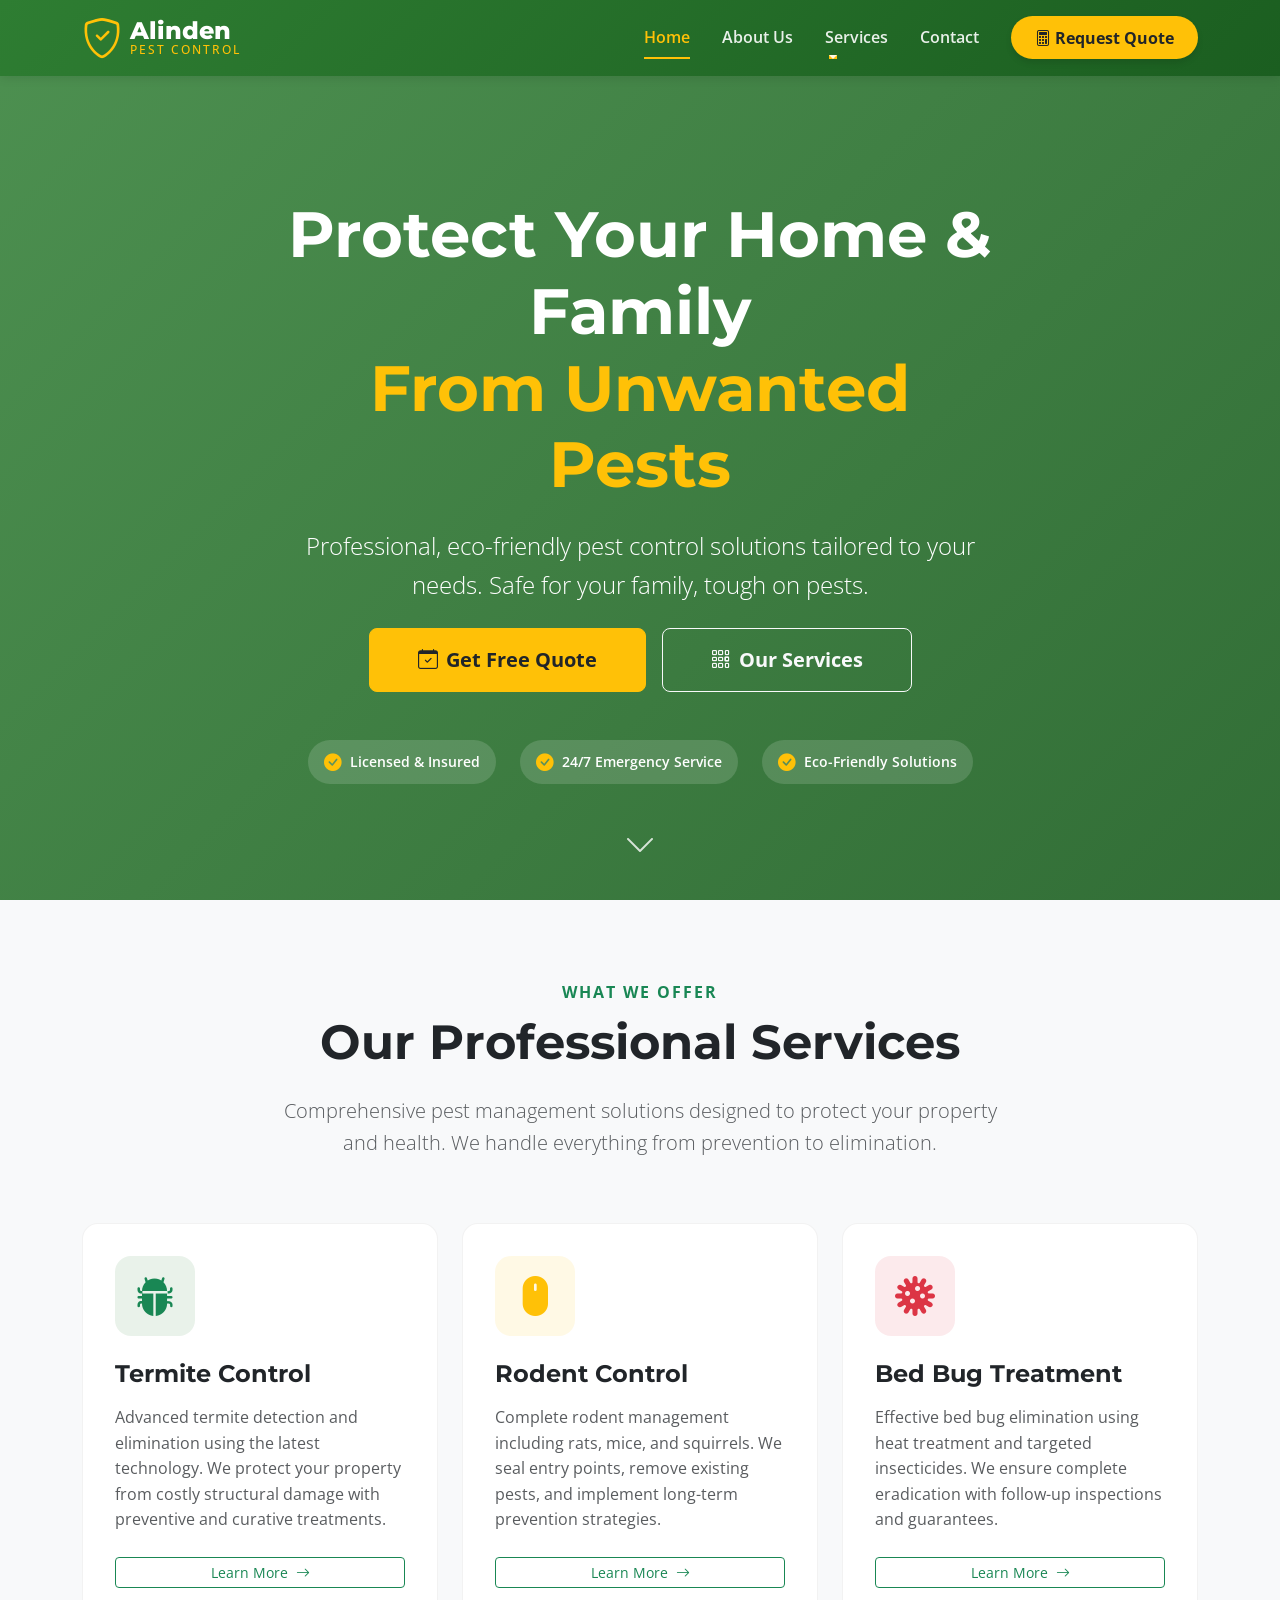
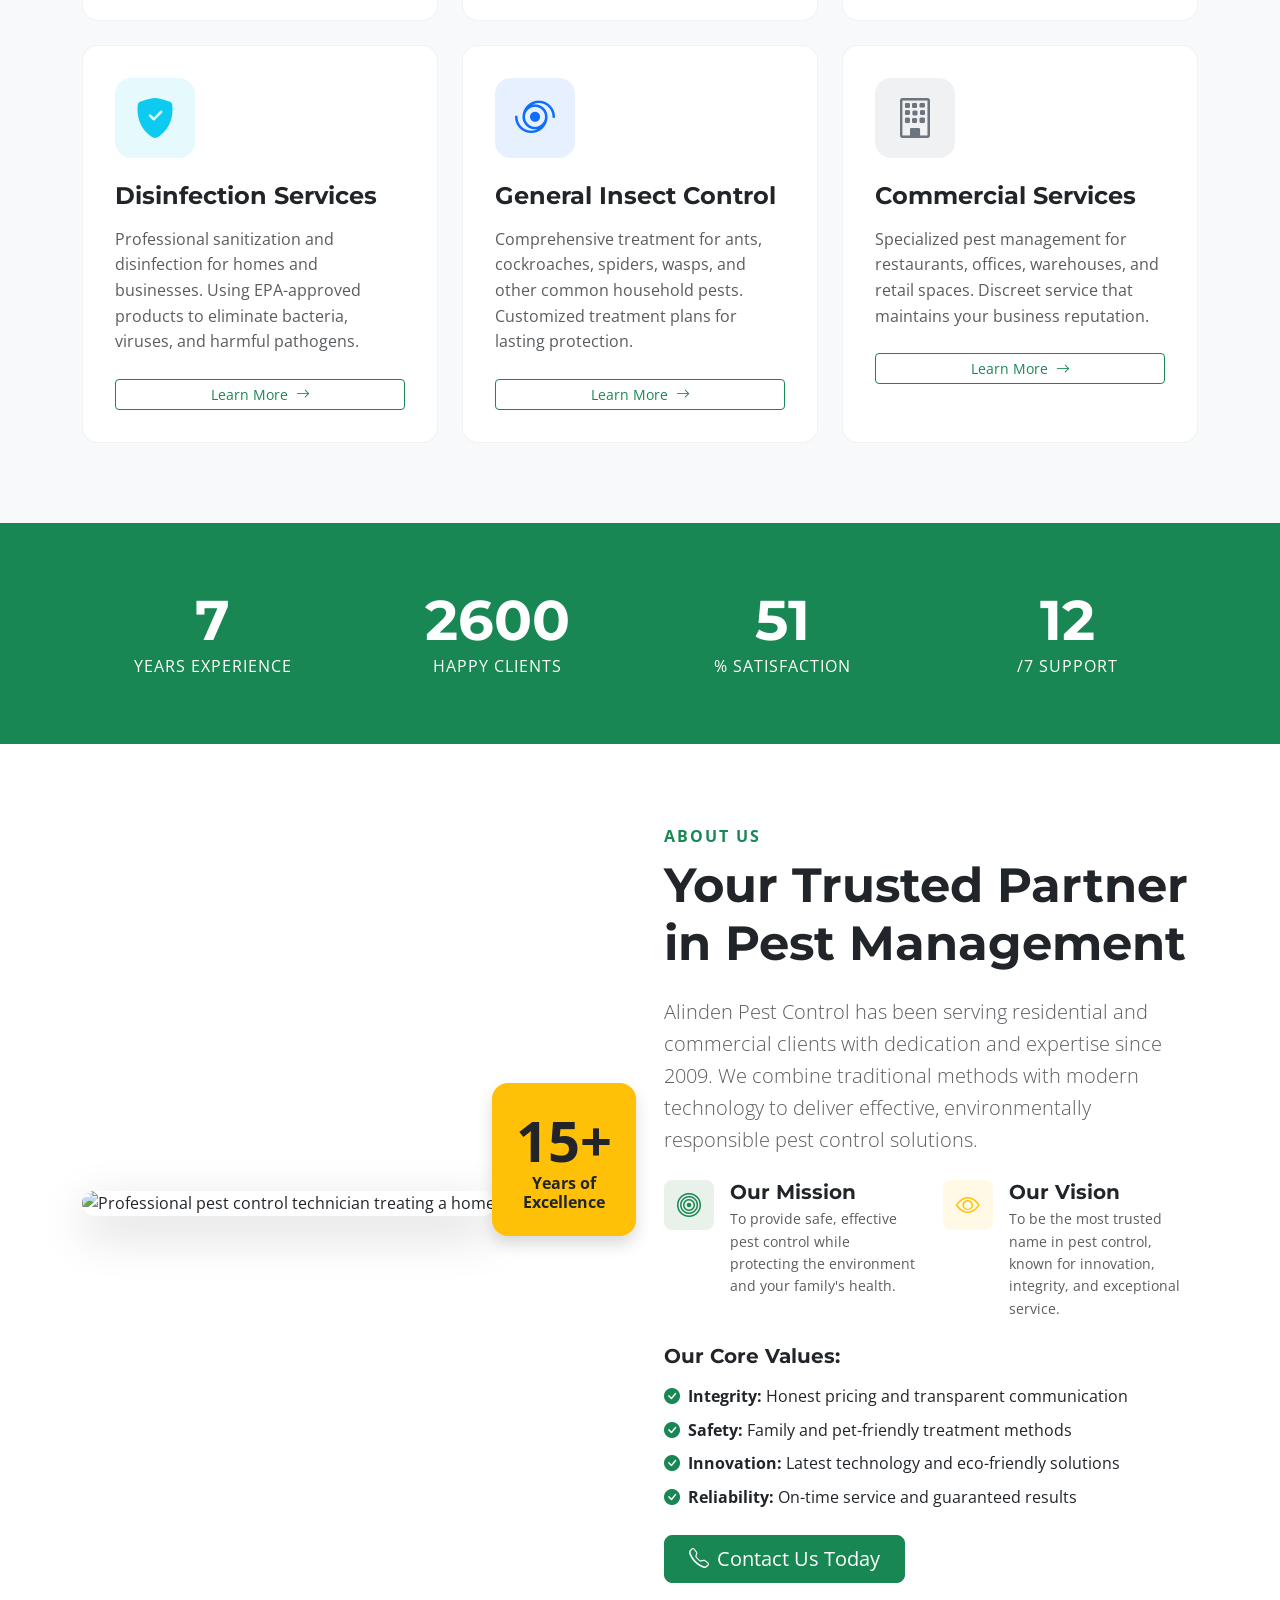
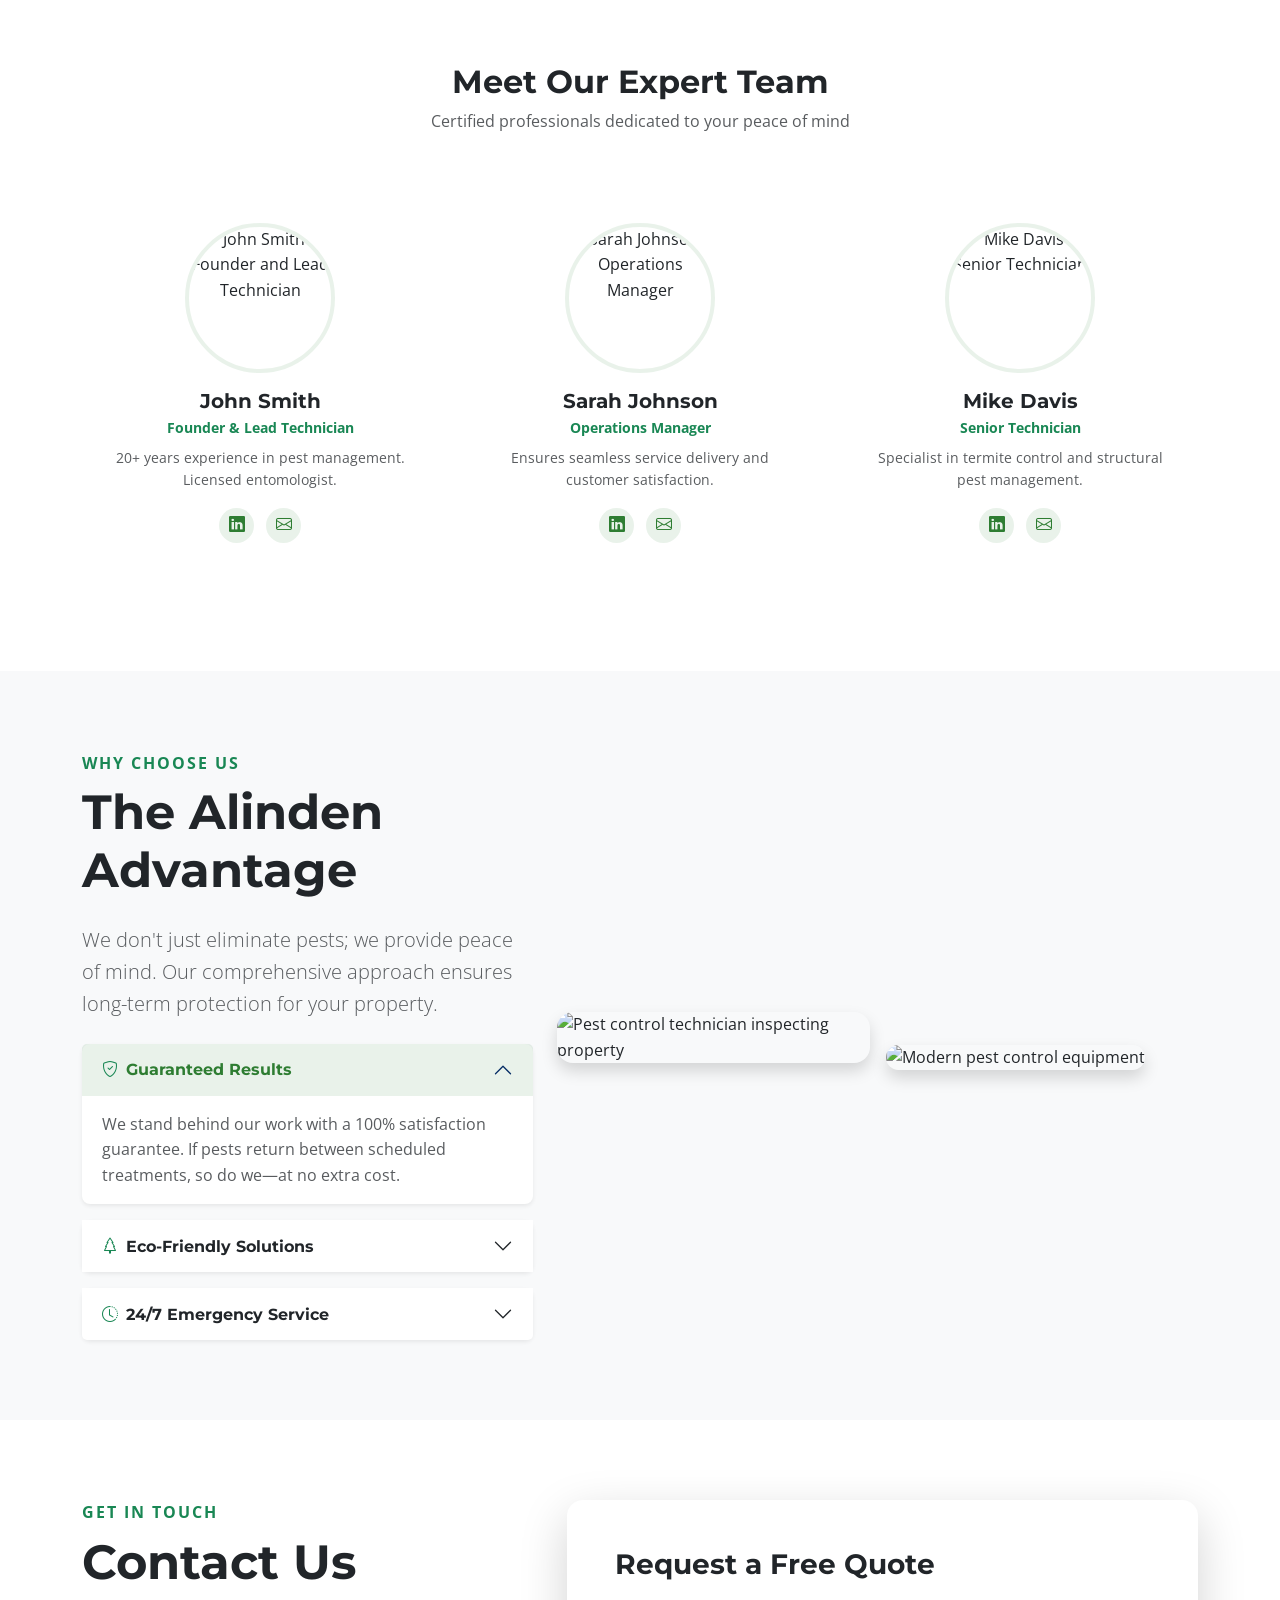
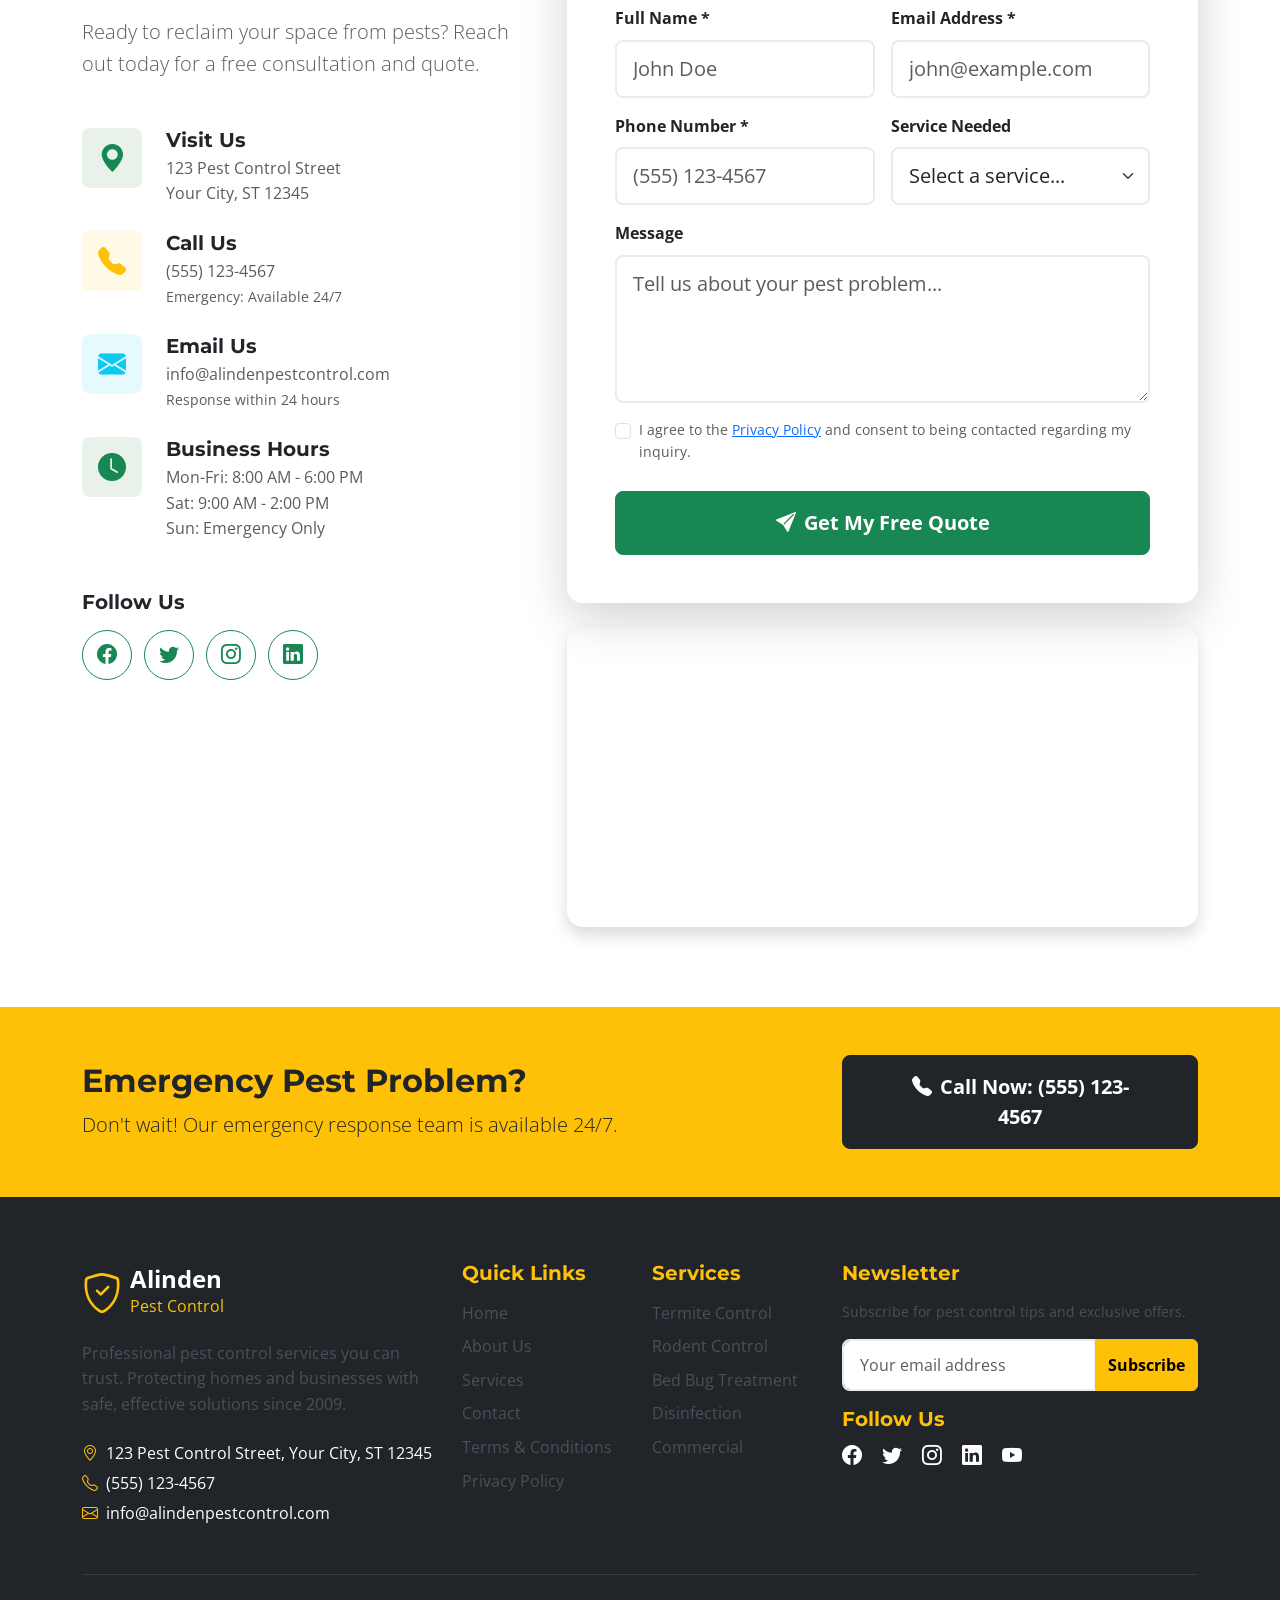
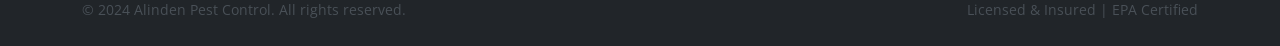
==== commit 6533a9a5: "gsc" ====
--- a/index.html
+++ b/index.html
@@ -2,6 +2,7 @@
 <html lang="en">
 <head>
     <meta charset="UTF-8">
+    <meta name="google-site-verification" content="zo24MvAyeIGUMJpQ_bbRvg3R2oJ-3-zv7RGwmHhOKtE" />
     <meta name="viewport" content="width=device-width, initial-scale=1.0">
     <meta name="description" content="Alinden Pest Control - Professional pest control services including termite control, rodent control, bed bug treatment, and disinfection services. Safe, effective, and eco-friendly solutions.">
     <meta name="keywords" content="pest control, termite control, rodent control, bed bugs, exterminator, pest removal, Alinden Pest Control">
